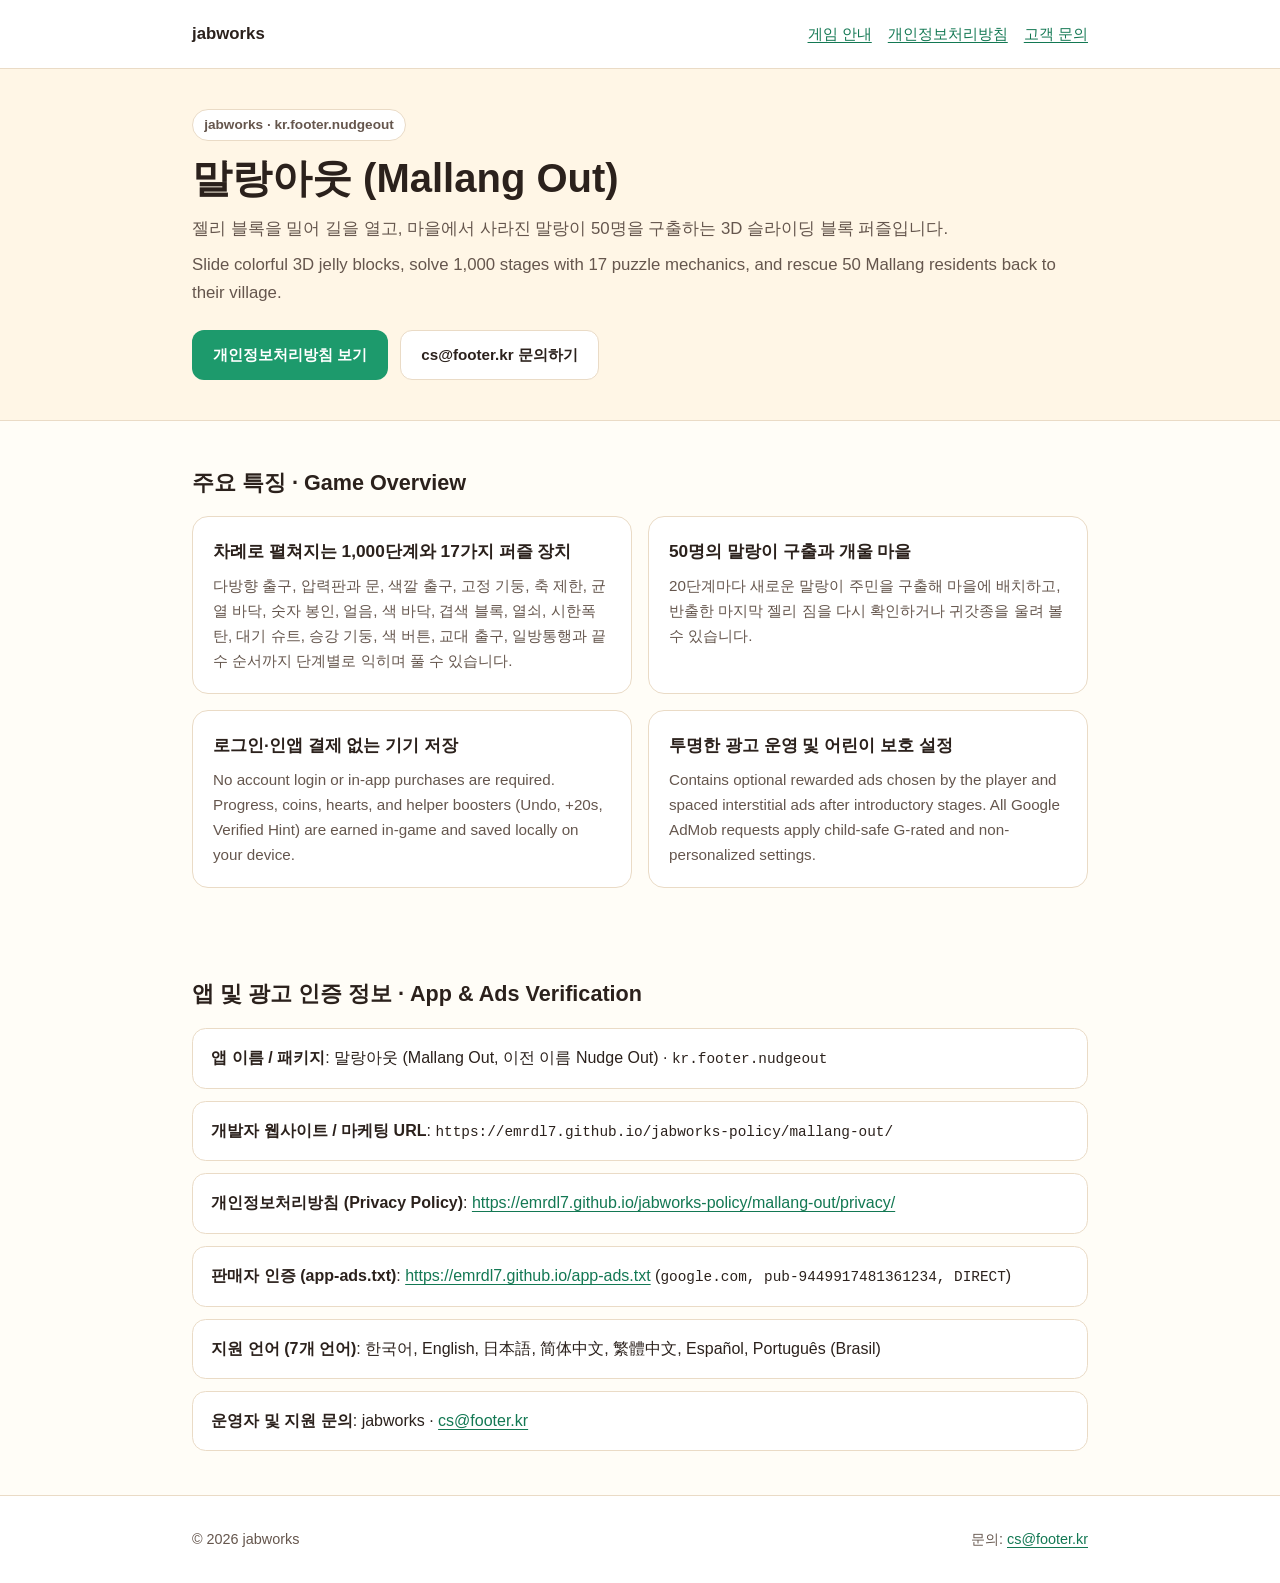
==== mallang-out/index.html @ 709624bf "말랑아웃 공식 안내 및 개인정보처리방침 페이지 추가" ====
<!doctype html>
<html lang="ko">
<head>
  <meta charset="utf-8">
  <meta name="viewport" content="width=device-width,initial-scale=1">
  <meta name="description" content="말랑아웃(Mallang Out) 공식 안내 및 고객 지원: 1,000단계 3D 젤리 블록 퍼즐, 17가지 장치, 50명의 말랑이 구출, 개인정보처리방침 및 광고 인증 정보">
  <title>말랑아웃 (Mallang Out) | jabworks 공식 안내</title>
  <link rel="stylesheet" href="../assets/site.css">
</head>
<body>
  <header class="site-header">
    <div class="container site-header__inner">
      <a class="site-header__brand" href="../">jabworks</a>
      <nav class="site-header__nav" aria-label="말랑아웃 탐색">
        <a href="./">게임 안내</a>
        <a href="./privacy/">개인정보처리방침</a>
        <a href="mailto:cs@footer.kr">고객 문의</a>
      </nav>
    </div>
  </header>

  <main>
    <section class="hero">
      <div class="container">
        <span class="hero__badge">jabworks · kr.footer.nudgeout</span>
        <h1 class="hero__title">말랑아웃 (Mallang Out)</h1>
        <p class="hero__lead">젤리 블록을 밀어 길을 열고, 마을에서 사라진 말랑이 50명을 구출하는 3D 슬라이딩 블록 퍼즐입니다.</p>
        <p class="hero__lead" lang="en">Slide colorful 3D jelly blocks, solve 1,000 stages with 17 puzzle mechanics, and rescue 50 Mallang residents back to their village.</p>
        <div class="hero__actions">
          <a class="btn btn--primary" href="./privacy/">개인정보처리방침 보기</a>
          <a class="btn btn--ghost" href="mailto:cs@footer.kr">cs@footer.kr 문의하기</a>
        </div>
      </div>
    </section>

    <section class="section">
      <div class="container">
        <h2 class="section__title">주요 특징 · Game Overview</h2>
        <div class="feature-grid">
          <article class="card">
            <h3 class="card__title">차례로 펼쳐지는 1,000단계와 17가지 퍼즐 장치</h3>
            <p class="card__body">다방향 출구, 압력판과 문, 색깔 출구, 고정 기둥, 축 제한, 균열 바닥, 숫자 봉인, 얼음, 색 바닥, 겹색 블록, 열쇠, 시한폭탄, 대기 슈트, 승강 기둥, 색 버튼, 교대 출구, 일방통행과 끝수 순서까지 단계별로 익히며 풀 수 있습니다.</p>
          </article>
          <article class="card">
            <h3 class="card__title">50명의 말랑이 구출과 개울 마을</h3>
            <p class="card__body">20단계마다 새로운 말랑이 주민을 구출해 마을에 배치하고, 반출한 마지막 젤리 짐을 다시 확인하거나 귀갓종을 울려 볼 수 있습니다.</p>
          </article>
          <article class="card">
            <h3 class="card__title">로그인·인앱 결제 없는 기기 저장</h3>
            <p class="card__body">No account login or in-app purchases are required. Progress, coins, hearts, and helper boosters (Undo, +20s, Verified Hint) are earned in-game and saved locally on your device.</p>
          </article>
          <article class="card">
            <h3 class="card__title">투명한 광고 운영 및 어린이 보호 설정</h3>
            <p class="card__body">Contains optional rewarded ads chosen by the player and spaced interstitial ads after introductory stages. All Google AdMob requests apply child-safe G-rated and non-personalized settings.</p>
          </article>
        </div>
      </div>
    </section>

    <section class="section">
      <div class="container">
        <h2 class="section__title">앱 및 광고 인증 정보 · App &amp; Ads Verification</h2>
        <ul class="info-list">
          <li class="info-list__item">
            <strong>앱 이름 / 패키지</strong>: 말랑아웃 (Mallang Out, 이전 이름 Nudge Out) · <span class="info-list__code">kr.footer.nudgeout</span>
          </li>
          <li class="info-list__item">
            <strong>개발자 웹사이트 / 마케팅 URL</strong>: <span class="info-list__code">https://emrdl7.github.io/jabworks-policy/mallang-out/</span>
          </li>
          <li class="info-list__item">
            <strong>개인정보처리방침 (Privacy Policy)</strong>: <a href="./privacy/">https://emrdl7.github.io/jabworks-policy/mallang-out/privacy/</a>
          </li>
          <li class="info-list__item">
            <strong>판매자 인증 (app-ads.txt)</strong>: <a href="https://emrdl7.github.io/app-ads.txt">https://emrdl7.github.io/app-ads.txt</a> (<span class="info-list__code">google.com, pub-9449917481361234, DIRECT</span>)
          </li>
          <li class="info-list__item">
            <strong>지원 언어 (7개 언어)</strong>: 한국어, English, 日本語, 简体中文, 繁體中文, Español, Português (Brasil)
          </li>
          <li class="info-list__item">
            <strong>운영자 및 지원 문의</strong>: jabworks · <a href="mailto:cs@footer.kr">cs@footer.kr</a>
          </li>
        </ul>
      </div>
    </section>
  </main>

  <footer class="site-footer">
    <div class="container site-footer__inner">
      <span>© 2026 jabworks</span>
      <span>문의: <a href="mailto:cs@footer.kr">cs@footer.kr</a></span>
    </div>
  </footer>
</body>
</html>
---- assets/site.css ----
@layer base, components;

:root {
  --color-bg: #fffdf7;
  --color-surface: #ffffff;
  --color-surface-soft: #fff6e6;
  --color-border: #eadbc6;
  --color-ink: #2b211c;
  --color-muted: #65564d;
  --color-accent: #1d9a6c;
  --color-accent-strong: #137853;
  --color-accent-ink: #ffffff;
  --color-warm: #e67e22;
  --font-sans: -apple-system, BlinkMacSystemFont, "Apple SD Gothic Neo", "Pretendard", "Noto Sans KR", "Segoe UI", sans-serif;
  --font-mono: ui-monospace, SFMono-Regular, Menlo, Monaco, Consolas, monospace;
}

@layer base {
  *,
  *::before,
  *::after {
    box-sizing: border-box;
  }

  body {
    margin: 0;
    background-color: var(--color-bg);
    color: var(--color-ink);
    font-family: var(--font-sans);
    line-height: 1.65;
  }

  h1,
  h2,
  h3,
  p,
  ul,
  ol {
    margin: 0;
  }

  a {
    color: var(--color-accent-strong);
    text-underline-offset: 0.18em;
  }
}

@layer components {
  .container {
    width: min(100% - 2rem, 56rem);
    margin-inline: auto;
  }

  .site-header {
    padding-block: 1.25rem;
    border-bottom: 1px solid var(--color-border);
    background-color: var(--color-surface);

    & .site-header__inner {
      display: flex;
      flex-wrap: wrap;
      align-items: center;
      justify-content: space-between;
      gap: 0.75rem 1.25rem;
    }

    & .site-header__brand {
      font-size: 1.05rem;
      font-weight: 700;
      color: var(--color-ink);
      text-decoration: none;
    }

    & .site-header__nav {
      display: flex;
      flex-wrap: wrap;
      gap: 1rem;
      font-size: 0.95rem;
    }
  }

  .section {
    padding-block: 2rem;

    @media (min-width: 768px) {
      padding-block: 2.75rem;
    }
  }

  .hero {
    padding-block: 2.5rem;
    background-color: var(--color-surface-soft);
    border-bottom: 1px solid var(--color-border);

    & .hero__badge {
      display: inline-block;
      margin-bottom: 0.75rem;
      padding: 0.25rem 0.7rem;
      border-radius: 999px;
      background-color: var(--color-surface);
      border: 1px solid var(--color-border);
      font-size: 0.85rem;
      font-weight: 600;
      color: var(--color-muted);
    }

    & .hero__title {
      font-size: clamp(1.75rem, 4vw, 2.5rem);
      line-height: 1.25;
      margin-bottom: 0.75rem;
    }

    & .hero__lead {
      font-size: 1.05rem;
      color: var(--color-muted);
      margin-bottom: 0.5rem;
    }

    & .hero__actions {
      display: flex;
      flex-wrap: wrap;
      gap: 0.75rem;
      margin-top: 1.5rem;
    }
  }

  .btn {
    display: inline-flex;
    align-items: center;
    justify-content: center;
    padding: 0.7rem 1.25rem;
    border-radius: 0.75rem;
    font-weight: 700;
    font-size: 0.95rem;
    text-decoration: none;
    border: 1px solid transparent;

    &.btn--primary {
      background-color: var(--color-accent);
      color: var(--color-accent-ink);
    }

    &.btn--ghost {
      background-color: var(--color-surface);
      color: var(--color-ink);
      border-color: var(--color-border);
    }
  }

  .section__title {
    font-size: 1.35rem;
    margin-bottom: 1rem;
  }

  .section__body {
    color: var(--color-ink);
    margin-bottom: 0.85rem;
  }

  .feature-grid {
    display: grid;
    grid-template-columns: 1fr;
    gap: 1rem;

    @media (min-width: 768px) {
      grid-template-columns: repeat(2, 1fr);
    }
  }

  .card {
    padding: 1.25rem;
    border-radius: 1rem;
    background-color: var(--color-surface);
    border: 1px solid var(--color-border);

    & .card__title {
      font-size: 1.08rem;
      margin-bottom: 0.45rem;
    }

    & .card__body {
      font-size: 0.95rem;
      color: var(--color-muted);
    }
  }

  .info-list {
    display: grid;
    gap: 0.75rem;
    padding: 0;
    list-style: none;

    & .info-list__item {
      padding: 1rem 1.15rem;
      border-radius: 0.85rem;
      background-color: var(--color-surface);
      border: 1px solid var(--color-border);
    }

    & .info-list__code {
      font-family: var(--font-mono);
      font-size: 0.9rem;
    }
  }

  .article-block {
    padding-block: 1.25rem;
    border-bottom: 1px solid var(--color-border);

    & .article-block__heading {
      font-size: 1.15rem;
      margin-bottom: 0.6rem;
    }

    & .article-block__text {
      color: var(--color-ink);
      margin-bottom: 0.65rem;
    }
  }

  .site-footer {
    padding-block: 2rem;
    border-top: 1px solid var(--color-border);
    background-color: var(--color-surface);
    font-size: 0.9rem;
    color: var(--color-muted);

    & .site-footer__inner {
      display: flex;
      flex-wrap: wrap;
      justify-content: space-between;
      gap: 0.75rem 1.5rem;
    }
  }
}
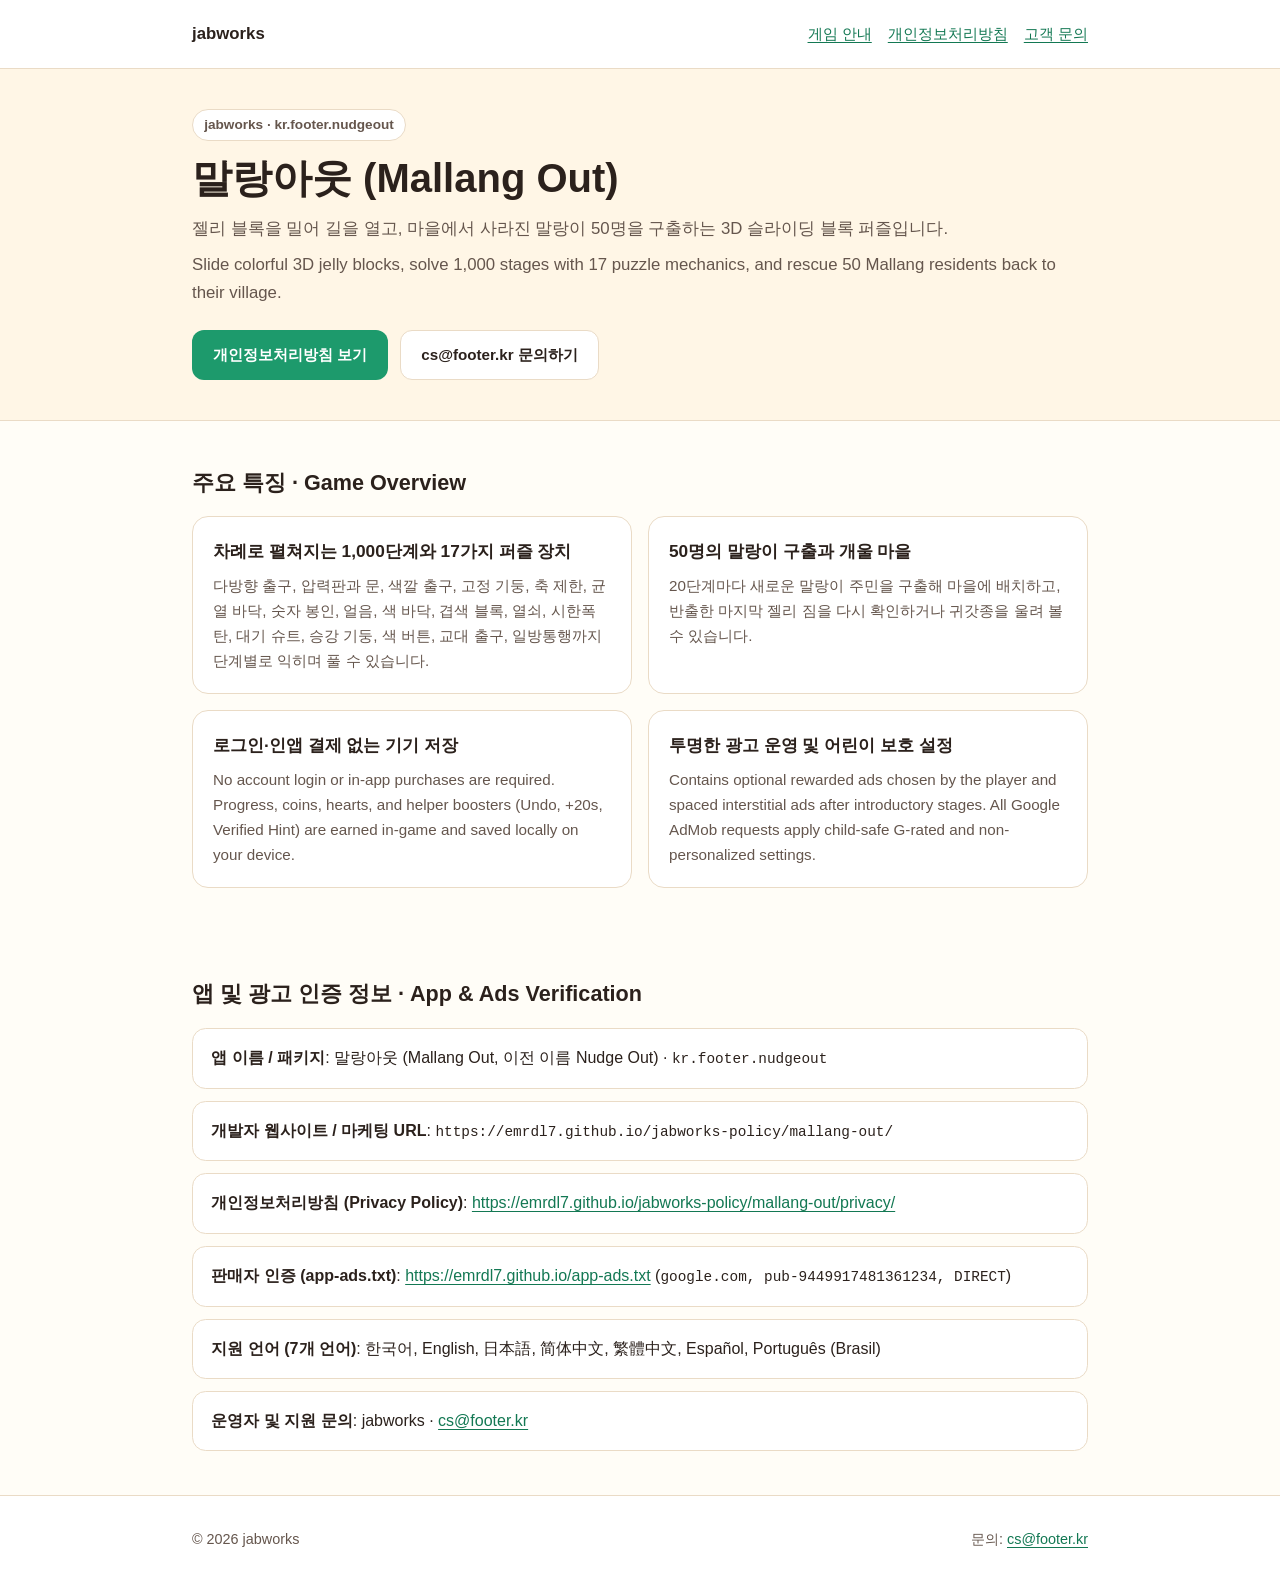
==== commit d44b0231: "말랑아웃 안내 페이지에서 끝수 문구 제거" ====
--- a/mallang-out/index.html
+++ b/mallang-out/index.html
@@ -39,7 +39,7 @@
         <div class="feature-grid">
           <article class="card">
             <h3 class="card__title">차례로 펼쳐지는 1,000단계와 17가지 퍼즐 장치</h3>
-            <p class="card__body">다방향 출구, 압력판과 문, 색깔 출구, 고정 기둥, 축 제한, 균열 바닥, 숫자 봉인, 얼음, 색 바닥, 겹색 블록, 열쇠, 시한폭탄, 대기 슈트, 승강 기둥, 색 버튼, 교대 출구, 일방통행과 끝수 순서까지 단계별로 익히며 풀 수 있습니다.</p>
+            <p class="card__body">다방향 출구, 압력판과 문, 색깔 출구, 고정 기둥, 축 제한, 균열 바닥, 숫자 봉인, 얼음, 색 바닥, 겹색 블록, 열쇠, 시한폭탄, 대기 슈트, 승강 기둥, 색 버튼, 교대 출구, 일방통행까지 단계별로 익히며 풀 수 있습니다.</p>
           </article>
           <article class="card">
             <h3 class="card__title">50명의 말랑이 구출과 개울 마을</h3>
